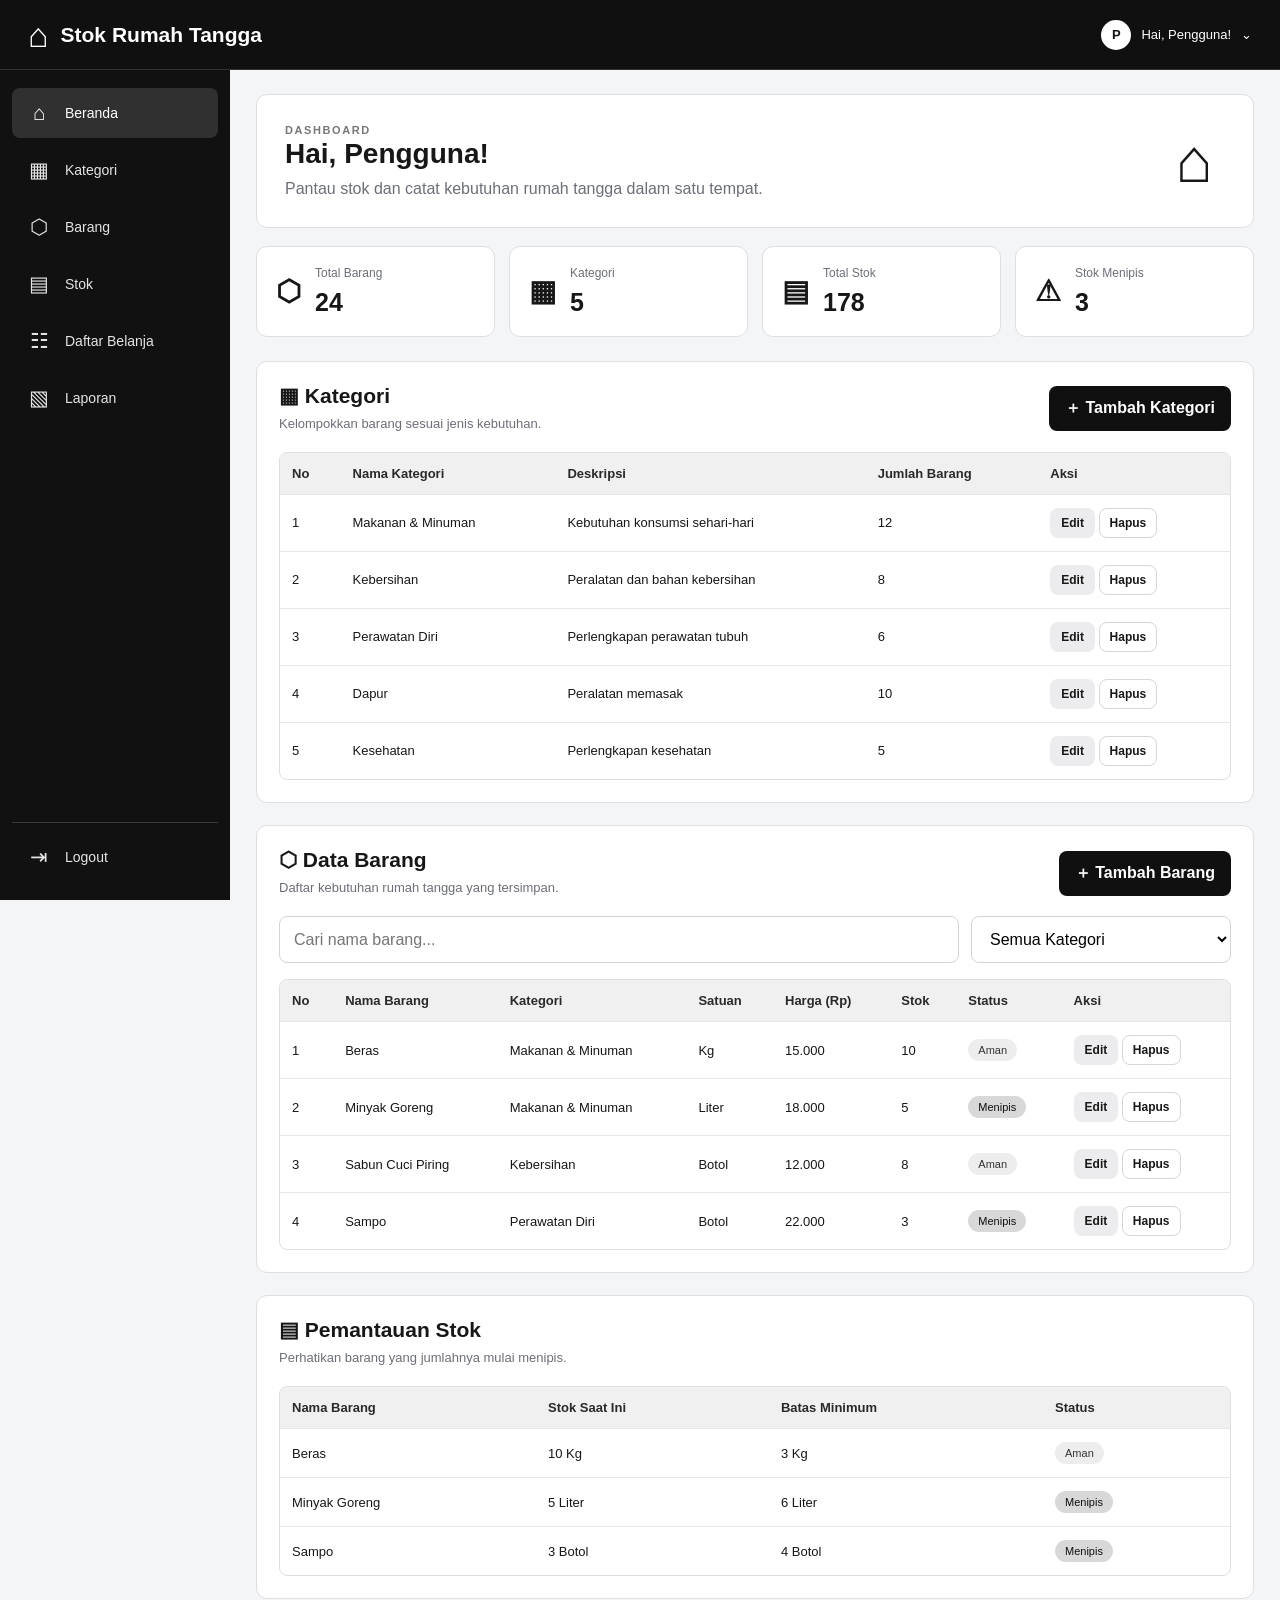
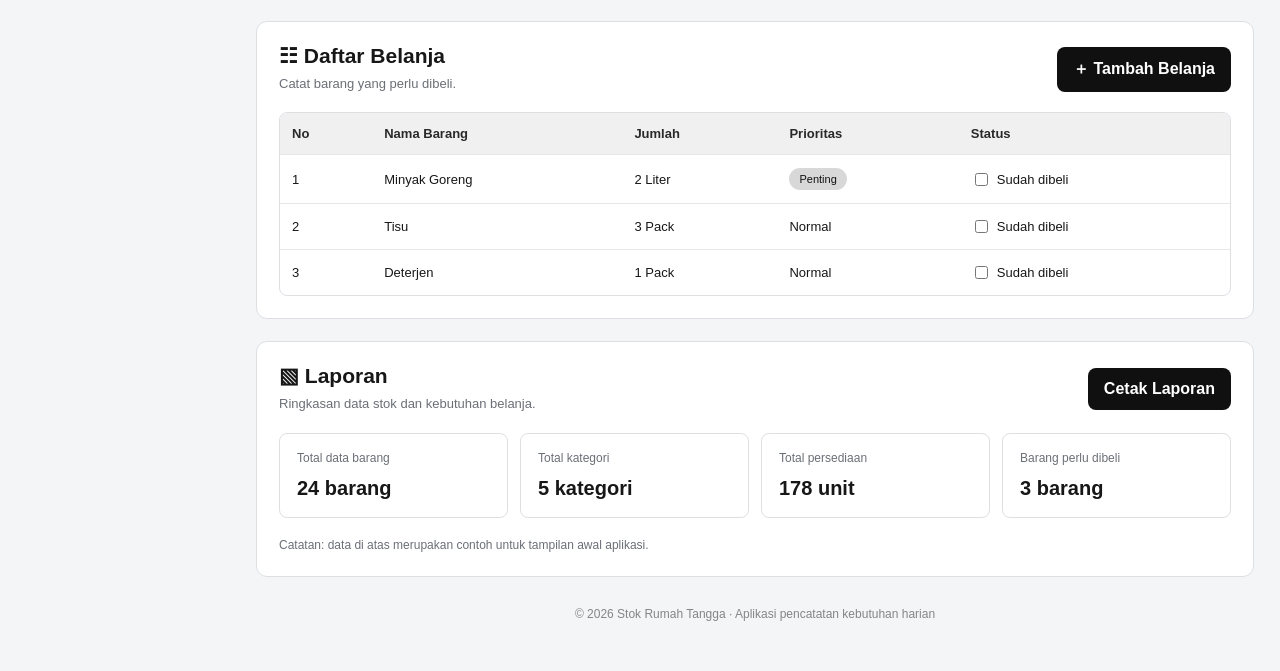
==== dashboard.html @ bd291abb "Add files via upload" ====
<!DOCTYPE html>
<html lang="id">
<head>
  <meta charset="UTF-8">
  <meta name="viewport" content="width=device-width, initial-scale=1.0">
  <title>Dashboard | Stok Rumah Tangga</title>
  <link rel="stylesheet" href="style.css">
</head>
<body class="app-page">
  <header class="topbar">
    <a class="brand" href="#beranda"><span class="brand-mark">⌂</span> Stok Rumah Tangga</a>
    <div class="user-menu"><span class="user-avatar">P</span> Hai, Pengguna! <span aria-hidden="true">⌄</span></div>
  </header>

  <aside class="sidebar">
    <nav>
      <a class="nav-link active" href="#beranda"><span>⌂</span> Beranda</a>
      <a class="nav-link" href="#kategori"><span>▦</span> Kategori</a>
      <a class="nav-link" href="#barang"><span>⬡</span> Barang</a>
      <a class="nav-link" href="#stok"><span>▤</span> Stok</a>
      <a class="nav-link" href="#belanja"><span>☷</span> Daftar Belanja</a>
      <a class="nav-link" href="#laporan"><span>▧</span> Laporan</a>
    </nav>
    <a class="nav-link logout" href="index.html"><span>⇥</span> Logout</a>
  </aside>

  <main class="main-content">
    <section id="beranda" class="welcome-card">
      <div>
        <p class="eyebrow">DASHBOARD</p>
        <h1>Hai, Pengguna!</h1>
        <p class="muted">Pantau stok dan catat kebutuhan rumah tangga dalam satu tempat.</p>
      </div>
      <div class="welcome-symbol">⌂</div>
    </section>

    <section class="stats-grid" aria-label="Ringkasan data">
      <article class="stat-card"><span class="stat-icon">⬡</span><div><p>Total Barang</p><strong>24</strong></div></article>
      <article class="stat-card"><span class="stat-icon">▦</span><div><p>Kategori</p><strong>5</strong></div></article>
      <article class="stat-card"><span class="stat-icon">▤</span><div><p>Total Stok</p><strong>178</strong></div></article>
      <article class="stat-card"><span class="stat-icon">⚠</span><div><p>Stok Menipis</p><strong>3</strong></div></article>
    </section>

    <section id="kategori" class="content-card">
      <div class="section-heading">
        <div><h2>▦ Kategori</h2><p class="muted">Kelompokkan barang sesuai jenis kebutuhan.</p></div>
        <button class="btn btn-dark" type="button">＋ Tambah Kategori</button>
      </div>
      <div class="table-wrap"><table>
        <thead><tr><th>No</th><th>Nama Kategori</th><th>Deskripsi</th><th>Jumlah Barang</th><th>Aksi</th></tr></thead>
        <tbody>
          <tr><td>1</td><td>Makanan &amp; Minuman</td><td>Kebutuhan konsumsi sehari-hari</td><td>12</td><td><button class="btn btn-small">Edit</button> <button class="btn btn-small btn-outline">Hapus</button></td></tr>
          <tr><td>2</td><td>Kebersihan</td><td>Peralatan dan bahan kebersihan</td><td>8</td><td><button class="btn btn-small">Edit</button> <button class="btn btn-small btn-outline">Hapus</button></td></tr>
          <tr><td>3</td><td>Perawatan Diri</td><td>Perlengkapan perawatan tubuh</td><td>6</td><td><button class="btn btn-small">Edit</button> <button class="btn btn-small btn-outline">Hapus</button></td></tr>
          <tr><td>4</td><td>Dapur</td><td>Peralatan memasak</td><td>10</td><td><button class="btn btn-small">Edit</button> <button class="btn btn-small btn-outline">Hapus</button></td></tr>
          <tr><td>5</td><td>Kesehatan</td><td>Perlengkapan kesehatan</td><td>5</td><td><button class="btn btn-small">Edit</button> <button class="btn btn-small btn-outline">Hapus</button></td></tr>
        </tbody>
      </table></div>
    </section>

    <section id="barang" class="content-card">
      <div class="section-heading">
        <div><h2>⬡ Data Barang</h2><p class="muted">Daftar kebutuhan rumah tangga yang tersimpan.</p></div>
        <button class="btn btn-dark" type="button">＋ Tambah Barang</button>
      </div>
      <div class="toolbar"><input type="search" placeholder="Cari nama barang..."><select aria-label="Filter kategori"><option>Semua Kategori</option><option>Makanan &amp; Minuman</option><option>Kebersihan</option><option>Perawatan Diri</option></select></div>
      <div class="table-wrap"><table>
        <thead><tr><th>No</th><th>Nama Barang</th><th>Kategori</th><th>Satuan</th><th>Harga (Rp)</th><th>Stok</th><th>Status</th><th>Aksi</th></tr></thead>
        <tbody>
          <tr><td>1</td><td>Beras</td><td>Makanan &amp; Minuman</td><td>Kg</td><td>15.000</td><td>10</td><td><span class="status status-safe">Aman</span></td><td><button class="btn btn-small">Edit</button> <button class="btn btn-small btn-outline">Hapus</button></td></tr>
          <tr><td>2</td><td>Minyak Goreng</td><td>Makanan &amp; Minuman</td><td>Liter</td><td>18.000</td><td>5</td><td><span class="status status-low">Menipis</span></td><td><button class="btn btn-small">Edit</button> <button class="btn btn-small btn-outline">Hapus</button></td></tr>
          <tr><td>3</td><td>Sabun Cuci Piring</td><td>Kebersihan</td><td>Botol</td><td>12.000</td><td>8</td><td><span class="status status-safe">Aman</span></td><td><button class="btn btn-small">Edit</button> <button class="btn btn-small btn-outline">Hapus</button></td></tr>
          <tr><td>4</td><td>Sampo</td><td>Perawatan Diri</td><td>Botol</td><td>22.000</td><td>3</td><td><span class="status status-low">Menipis</span></td><td><button class="btn btn-small">Edit</button> <button class="btn btn-small btn-outline">Hapus</button></td></tr>
        </tbody>
      </table></div>
    </section>

    <section id="stok" class="content-card">
      <div class="section-heading"><div><h2>▤ Pemantauan Stok</h2><p class="muted">Perhatikan barang yang jumlahnya mulai menipis.</p></div></div>
      <div class="table-wrap"><table>
        <thead><tr><th>Nama Barang</th><th>Stok Saat Ini</th><th>Batas Minimum</th><th>Status</th></tr></thead>
        <tbody>
          <tr><td>Beras</td><td>10 Kg</td><td>3 Kg</td><td><span class="status status-safe">Aman</span></td></tr>
          <tr><td>Minyak Goreng</td><td>5 Liter</td><td>6 Liter</td><td><span class="status status-low">Menipis</span></td></tr>
          <tr><td>Sampo</td><td>3 Botol</td><td>4 Botol</td><td><span class="status status-low">Menipis</span></td></tr>
        </tbody>
      </table></div>
    </section>

    <section id="belanja" class="content-card">
      <div class="section-heading"><div><h2>☷ Daftar Belanja</h2><p class="muted">Catat barang yang perlu dibeli.</p></div><button class="btn btn-dark" type="button">＋ Tambah Belanja</button></div>
      <div class="table-wrap"><table>
        <thead><tr><th>No</th><th>Nama Barang</th><th>Jumlah</th><th>Prioritas</th><th>Status</th></tr></thead>
        <tbody>
          <tr><td>1</td><td>Minyak Goreng</td><td>2 Liter</td><td><span class="status status-low">Penting</span></td><td><label class="check-label"><input type="checkbox"> Sudah dibeli</label></td></tr>
          <tr><td>2</td><td>Tisu</td><td>3 Pack</td><td>Normal</td><td><label class="check-label"><input type="checkbox"> Sudah dibeli</label></td></tr>
          <tr><td>3</td><td>Deterjen</td><td>1 Pack</td><td>Normal</td><td><label class="check-label"><input type="checkbox"> Sudah dibeli</label></td></tr>
        </tbody>
      </table></div>
    </section>

    <section id="laporan" class="content-card">
      <div class="section-heading"><div><h2>▧ Laporan</h2><p class="muted">Ringkasan data stok dan kebutuhan belanja.</p></div><button class="btn btn-dark" type="button" onclick="window.print()">Cetak Laporan</button></div>
      <div class="report-grid">
        <div class="report-item"><span>Total data barang</span><strong>24 barang</strong></div>
        <div class="report-item"><span>Total kategori</span><strong>5 kategori</strong></div>
        <div class="report-item"><span>Total persediaan</span><strong>178 unit</strong></div>
        <div class="report-item"><span>Barang perlu dibeli</span><strong>3 barang</strong></div>
      </div>
      <p class="muted report-note">Catatan: data di atas merupakan contoh untuk tampilan awal aplikasi.</p>
    </section>
    <footer class="footer">© 2026 Stok Rumah Tangga · Aplikasi pencatatan kebutuhan harian</footer>
  </main>
</body>
</html>
---- style.css ----
/* ==============================
   STOK RUMAH TANGGA
   Tema hitam putih responsif
============================== */
:root {
  --black: #101010;
  --black-soft: #1b1b1b;
  --white: #ffffff;
  --bg: #f4f5f7;
  --line: #dedfe3;
  --muted: #6b6f76;
  --soft: #f0f1f3;
}
* { box-sizing: border-box; }
html { scroll-behavior: smooth; scroll-padding-top: 90px; }
body { margin: 0; font-family: Arial, Helvetica, sans-serif; color: #171717; background: var(--bg); }
a { color: inherit; text-decoration: none; }
button, input, select { font: inherit; }
button { cursor: pointer; }

/* LOGIN */
.login-page {
  min-height: 100vh; display: grid; place-items: center; padding: 24px;
  background: #e9e9e9;
}
.login-shell {
  display: grid; grid-template-columns: 0.9fr 1.1fr; width: min(960px, 100%);
  min-height: 540px; background: var(--white); border: 1px solid #d0d0d0;
  border-radius: 14px; overflow: hidden; box-shadow: 0 18px 55px rgba(0,0,0,.12);
}
.login-brand {
  position: relative; display: flex; flex-direction: column; align-items: center;
  justify-content: center; text-align: center; padding: 42px; color: white;
  background: linear-gradient(145deg, #080808, #242424);
}
.brand-icon { font-size: 76px; line-height: 1; margin-bottom: 20px; }
.login-brand h1 { font-size: clamp(25px, 3vw, 34px); margin: 0 0 14px; }
.login-brand p { max-width: 300px; line-height: 1.7; color: #dedede; margin: 0; }
.copyright { position: absolute; bottom: 22px; left: 24px; font-size: 12px; color: #c7c7c7; }
.login-form-panel { display: grid; place-items: center; padding: 46px; }
.login-form { width: min(360px, 100%); }
.eyebrow { display: inline-block; color: #777; font-size: 11px; font-weight: 700; letter-spacing: 1.6px; margin-bottom: 10px; }
.login-form h2 { font-size: 34px; margin: 0 0 8px; }
.muted { color: var(--muted); line-height: 1.55; }
.login-form .muted { margin: 0 0 28px; }
.login-form label { display: block; font-size: 13px; font-weight: 700; margin: 17px 0 8px; }
.login-form input, .toolbar input, .toolbar select {
  width: 100%; min-width: 0; padding: 13px 14px; border: 1px solid #d4d5d8;
  border-radius: 8px; background: white; outline: none;
}
input:focus, select:focus { border-color: #222; box-shadow: 0 0 0 3px rgba(0,0,0,.08); }
.btn { border: 1px solid transparent; border-radius: 8px; padding: 11px 15px; font-weight: 700; background: #ececee; color: #181818; }
.btn-dark { background: var(--black); color: white; }
.btn-dark:hover { background: #333; }
.btn-wide { width: 100%; margin-top: 25px; padding: 14px; }
.btn-outline { background: white; border-color: #d6d6d6; }
.btn-small { padding: 7px 10px; font-size: 12px; }
.login-note { color: #858585; font-size: 12px; margin-top: 20px; line-height: 1.5; }

/* APP HEADER AND SIDEBAR */
.app-page { min-height: 100vh; }
.topbar {
  position: fixed; z-index: 5; top: 0; left: 0; right: 0; height: 70px;
  display: flex; align-items: center; justify-content: space-between; padding: 0 28px;
  background: var(--black); color: white; border-bottom: 1px solid #333;
}
.brand { display: flex; align-items: center; gap: 12px; font-size: 21px; font-weight: 700; }
.brand-mark { font-size: 34px; line-height: 1; }
.user-menu { display: flex; align-items: center; gap: 10px; font-size: 13px; }
.user-avatar { display: grid; place-items: center; width: 30px; height: 30px; border-radius: 50%; background: white; color: #111; font-weight: 700; }
.sidebar {
  position: fixed; z-index: 4; top: 70px; bottom: 0; left: 0; width: 230px;
  display: flex; flex-direction: column; padding: 18px 12px; background: #111; color: #f6f6f6;
}
.sidebar nav { display: grid; gap: 7px; }
.nav-link { display: flex; align-items: center; gap: 14px; padding: 13px 15px; border-radius: 8px; color: #e4e4e4; font-size: 14px; }
.nav-link span { width: 24px; text-align: center; font-size: 21px; }
.nav-link:hover, .nav-link.active { background: #303030; color: white; }
.logout { margin-top: auto; border-top: 1px solid #393939; border-radius: 0; padding-top: 22px; }

/* CONTENT */
.main-content { margin-left: 230px; padding: 94px 26px 30px; }
.welcome-card, .content-card, .stat-card {
  background: white; border: 1px solid var(--line); border-radius: 11px;
}
.welcome-card { display: flex; align-items: center; justify-content: space-between; padding: 25px 28px; }
.welcome-card h1 { font-size: 28px; margin: 0 0 7px; }
.welcome-card p { margin: 0; }
.welcome-symbol { font-size: 62px; padding: 0 12px; }
.stats-grid { display: grid; grid-template-columns: repeat(4, minmax(0, 1fr)); gap: 14px; margin: 18px 0 24px; }
.stat-card { display: flex; align-items: center; gap: 14px; padding: 19px; }
.stat-icon { font-size: 29px; font-weight: 700; }
.stat-card p { margin: 0 0 8px; color: var(--muted); font-size: 12px; }
.stat-card strong { font-size: 25px; }
.content-card { padding: 22px; margin-bottom: 22px; scroll-margin-top: 90px; }
.section-heading { display: flex; justify-content: space-between; align-items: center; gap: 14px; margin-bottom: 18px; }
.section-heading h2 { font-size: 21px; margin: 0 0 6px; }
.section-heading p { margin: 0; font-size: 13px; }
.toolbar { display: grid; grid-template-columns: minmax(180px, 1fr) minmax(160px, 260px); gap: 12px; margin-bottom: 16px; }
.table-wrap { width: 100%; overflow-x: auto; border: 1px solid var(--line); border-radius: 8px; }
table { border-collapse: collapse; width: 100%; min-width: 740px; font-size: 13px; }
th, td { padding: 13px 12px; text-align: left; border-bottom: 1px solid #e7e7e7; white-space: nowrap; }
th { background: #f0f0f1; font-weight: 700; color: #292929; }
tbody tr:last-child td { border-bottom: 0; }
tbody tr:hover { background: #fafafa; }
.status { display: inline-block; border-radius: 20px; padding: 5px 10px; font-size: 11px; }
.status-safe { background: #ededed; color: #333; }
.status-low { background: #d8d8d8; color: #111; }
.check-label { display: inline-flex; align-items: center; gap: 6px; }
.check-label input { accent-color: #111; }
.report-grid { display: grid; grid-template-columns: repeat(4, minmax(0,1fr)); gap: 12px; }
.report-item { display: grid; gap: 12px; border: 1px solid var(--line); padding: 17px; border-radius: 8px; }
.report-item span { color: var(--muted); font-size: 12px; }
.report-item strong { font-size: 20px; }
.report-note { font-size: 12px; margin: 18px 0 0; }
.footer { text-align: center; color: #858585; font-size: 12px; padding: 8px 0 20px; }

@media (max-width: 1050px) {
  .stats-grid { grid-template-columns: repeat(2, minmax(0, 1fr)); }
  .report-grid { grid-template-columns: repeat(2, minmax(0,1fr)); }
  .main-content { padding-left: 18px; padding-right: 18px; }
  .content-card { padding: 17px; }
}
@media (max-width: 720px) {
  .login-shell { grid-template-columns: 1fr; }
  .login-brand { min-height: 230px; padding: 28px; }
  .brand-icon { font-size: 48px; margin-bottom: 10px; }
  .copyright { position: static; margin-top: 18px; }
  .login-form-panel { padding: 32px 24px; }
  .topbar { padding: 0 15px; height: 62px; }
  .brand { font-size: 15px; gap: 7px; }
  .brand-mark { font-size: 27px; }
  .user-menu { font-size: 11px; gap: 6px; }
  .user-avatar { width: 25px; height: 25px; }
  .sidebar { top: 62px; width: 66px; padding: 12px 7px; }
  .nav-link { justify-content: center; padding: 13px 6px; }
  .nav-link span { font-size: 22px; width: auto; }
  .nav-link { font-size: 0; }
  .logout { font-size: 0; }
  .main-content { margin-left: 66px; padding: 80px 10px 20px; }
  .welcome-card { padding: 18px; }
  .welcome-card h1 { font-size: 22px; }
  .welcome-symbol { font-size: 40px; }
  .stats-grid { gap: 9px; }
  .stat-card { padding: 12px 10px; gap: 8px; }
  .stat-icon { font-size: 22px; }
  .stat-card strong { font-size: 20px; }
  .stat-card p { font-size: 11px; }
  .section-heading { align-items: flex-start; flex-direction: column; }
  .toolbar { grid-template-columns: 1fr; }
  .content-card { padding: 13px; }
  .report-grid { gap: 8px; }
  .report-item { padding: 12px; }
}
@media print {
  .topbar, .sidebar, .section-heading .btn { display: none; }
  .main-content { margin: 0; padding: 0; }
  body { background: white; }
  .content-card { break-inside: avoid; }
}
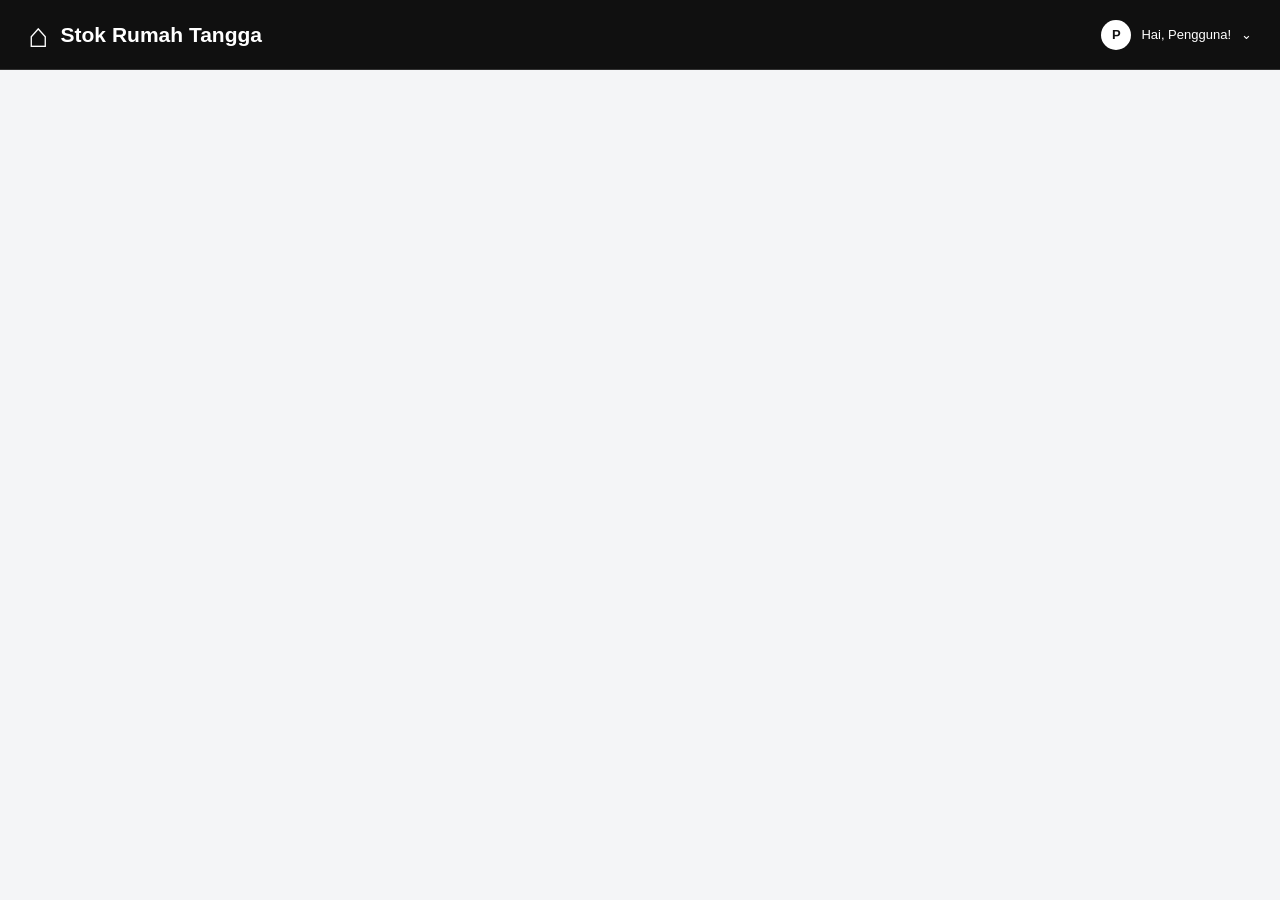
==== commit e9bf2808: "Update dashboard.html" ====
--- a/dashboard.html
+++ b/dashboard.html
@@ -11,105 +11,3 @@
     <a class="brand" href="#beranda"><span class="brand-mark">⌂</span> Stok Rumah Tangga</a>
     <div class="user-menu"><span class="user-avatar">P</span> Hai, Pengguna! <span aria-hidden="true">⌄</span></div>
   </header>
-
-  <aside class="sidebar">
-    <nav>
-      <a class="nav-link active" href="#beranda"><span>⌂</span> Beranda</a>
-      <a class="nav-link" href="#kategori"><span>▦</span> Kategori</a>
-      <a class="nav-link" href="#barang"><span>⬡</span> Barang</a>
-      <a class="nav-link" href="#stok"><span>▤</span> Stok</a>
-      <a class="nav-link" href="#belanja"><span>☷</span> Daftar Belanja</a>
-      <a class="nav-link" href="#laporan"><span>▧</span> Laporan</a>
-    </nav>
-    <a class="nav-link logout" href="index.html"><span>⇥</span> Logout</a>
-  </aside>
-
-  <main class="main-content">
-    <section id="beranda" class="welcome-card">
-      <div>
-        <p class="eyebrow">DASHBOARD</p>
-        <h1>Hai, Pengguna!</h1>
-        <p class="muted">Pantau stok dan catat kebutuhan rumah tangga dalam satu tempat.</p>
-      </div>
-      <div class="welcome-symbol">⌂</div>
-    </section>
-
-    <section class="stats-grid" aria-label="Ringkasan data">
-      <article class="stat-card"><span class="stat-icon">⬡</span><div><p>Total Barang</p><strong>24</strong></div></article>
-      <article class="stat-card"><span class="stat-icon">▦</span><div><p>Kategori</p><strong>5</strong></div></article>
-      <article class="stat-card"><span class="stat-icon">▤</span><div><p>Total Stok</p><strong>178</strong></div></article>
-      <article class="stat-card"><span class="stat-icon">⚠</span><div><p>Stok Menipis</p><strong>3</strong></div></article>
-    </section>
-
-    <section id="kategori" class="content-card">
-      <div class="section-heading">
-        <div><h2>▦ Kategori</h2><p class="muted">Kelompokkan barang sesuai jenis kebutuhan.</p></div>
-        <button class="btn btn-dark" type="button">＋ Tambah Kategori</button>
-      </div>
-      <div class="table-wrap"><table>
-        <thead><tr><th>No</th><th>Nama Kategori</th><th>Deskripsi</th><th>Jumlah Barang</th><th>Aksi</th></tr></thead>
-        <tbody>
-          <tr><td>1</td><td>Makanan &amp; Minuman</td><td>Kebutuhan konsumsi sehari-hari</td><td>12</td><td><button class="btn btn-small">Edit</button> <button class="btn btn-small btn-outline">Hapus</button></td></tr>
-          <tr><td>2</td><td>Kebersihan</td><td>Peralatan dan bahan kebersihan</td><td>8</td><td><button class="btn btn-small">Edit</button> <button class="btn btn-small btn-outline">Hapus</button></td></tr>
-          <tr><td>3</td><td>Perawatan Diri</td><td>Perlengkapan perawatan tubuh</td><td>6</td><td><button class="btn btn-small">Edit</button> <button class="btn btn-small btn-outline">Hapus</button></td></tr>
-          <tr><td>4</td><td>Dapur</td><td>Peralatan memasak</td><td>10</td><td><button class="btn btn-small">Edit</button> <button class="btn btn-small btn-outline">Hapus</button></td></tr>
-          <tr><td>5</td><td>Kesehatan</td><td>Perlengkapan kesehatan</td><td>5</td><td><button class="btn btn-small">Edit</button> <button class="btn btn-small btn-outline">Hapus</button></td></tr>
-        </tbody>
-      </table></div>
-    </section>
-
-    <section id="barang" class="content-card">
-      <div class="section-heading">
-        <div><h2>⬡ Data Barang</h2><p class="muted">Daftar kebutuhan rumah tangga yang tersimpan.</p></div>
-        <button class="btn btn-dark" type="button">＋ Tambah Barang</button>
-      </div>
-      <div class="toolbar"><input type="search" placeholder="Cari nama barang..."><select aria-label="Filter kategori"><option>Semua Kategori</option><option>Makanan &amp; Minuman</option><option>Kebersihan</option><option>Perawatan Diri</option></select></div>
-      <div class="table-wrap"><table>
-        <thead><tr><th>No</th><th>Nama Barang</th><th>Kategori</th><th>Satuan</th><th>Harga (Rp)</th><th>Stok</th><th>Status</th><th>Aksi</th></tr></thead>
-        <tbody>
-          <tr><td>1</td><td>Beras</td><td>Makanan &amp; Minuman</td><td>Kg</td><td>15.000</td><td>10</td><td><span class="status status-safe">Aman</span></td><td><button class="btn btn-small">Edit</button> <button class="btn btn-small btn-outline">Hapus</button></td></tr>
-          <tr><td>2</td><td>Minyak Goreng</td><td>Makanan &amp; Minuman</td><td>Liter</td><td>18.000</td><td>5</td><td><span class="status status-low">Menipis</span></td><td><button class="btn btn-small">Edit</button> <button class="btn btn-small btn-outline">Hapus</button></td></tr>
-          <tr><td>3</td><td>Sabun Cuci Piring</td><td>Kebersihan</td><td>Botol</td><td>12.000</td><td>8</td><td><span class="status status-safe">Aman</span></td><td><button class="btn btn-small">Edit</button> <button class="btn btn-small btn-outline">Hapus</button></td></tr>
-          <tr><td>4</td><td>Sampo</td><td>Perawatan Diri</td><td>Botol</td><td>22.000</td><td>3</td><td><span class="status status-low">Menipis</span></td><td><button class="btn btn-small">Edit</button> <button class="btn btn-small btn-outline">Hapus</button></td></tr>
-        </tbody>
-      </table></div>
-    </section>
-
-    <section id="stok" class="content-card">
-      <div class="section-heading"><div><h2>▤ Pemantauan Stok</h2><p class="muted">Perhatikan barang yang jumlahnya mulai menipis.</p></div></div>
-      <div class="table-wrap"><table>
-        <thead><tr><th>Nama Barang</th><th>Stok Saat Ini</th><th>Batas Minimum</th><th>Status</th></tr></thead>
-        <tbody>
-          <tr><td>Beras</td><td>10 Kg</td><td>3 Kg</td><td><span class="status status-safe">Aman</span></td></tr>
-          <tr><td>Minyak Goreng</td><td>5 Liter</td><td>6 Liter</td><td><span class="status status-low">Menipis</span></td></tr>
-          <tr><td>Sampo</td><td>3 Botol</td><td>4 Botol</td><td><span class="status status-low">Menipis</span></td></tr>
-        </tbody>
-      </table></div>
-    </section>
-
-    <section id="belanja" class="content-card">
-      <div class="section-heading"><div><h2>☷ Daftar Belanja</h2><p class="muted">Catat barang yang perlu dibeli.</p></div><button class="btn btn-dark" type="button">＋ Tambah Belanja</button></div>
-      <div class="table-wrap"><table>
-        <thead><tr><th>No</th><th>Nama Barang</th><th>Jumlah</th><th>Prioritas</th><th>Status</th></tr></thead>
-        <tbody>
-          <tr><td>1</td><td>Minyak Goreng</td><td>2 Liter</td><td><span class="status status-low">Penting</span></td><td><label class="check-label"><input type="checkbox"> Sudah dibeli</label></td></tr>
-          <tr><td>2</td><td>Tisu</td><td>3 Pack</td><td>Normal</td><td><label class="check-label"><input type="checkbox"> Sudah dibeli</label></td></tr>
-          <tr><td>3</td><td>Deterjen</td><td>1 Pack</td><td>Normal</td><td><label class="check-label"><input type="checkbox"> Sudah dibeli</label></td></tr>
-        </tbody>
-      </table></div>
-    </section>
-
-    <section id="laporan" class="content-card">
-      <div class="section-heading"><div><h2>▧ Laporan</h2><p class="muted">Ringkasan data stok dan kebutuhan belanja.</p></div><button class="btn btn-dark" type="button" onclick="window.print()">Cetak Laporan</button></div>
-      <div class="report-grid">
-        <div class="report-item"><span>Total data barang</span><strong>24 barang</strong></div>
-        <div class="report-item"><span>Total kategori</span><strong>5 kategori</strong></div>
-        <div class="report-item"><span>Total persediaan</span><strong>178 unit</strong></div>
-        <div class="report-item"><span>Barang perlu dibeli</span><strong>3 barang</strong></div>
-      </div>
-      <p class="muted report-note">Catatan: data di atas merupakan contoh untuk tampilan awal aplikasi.</p>
-    </section>
-    <footer class="footer">© 2026 Stok Rumah Tangga · Aplikasi pencatatan kebutuhan harian</footer>
-  </main>
-</body>
-</html>
